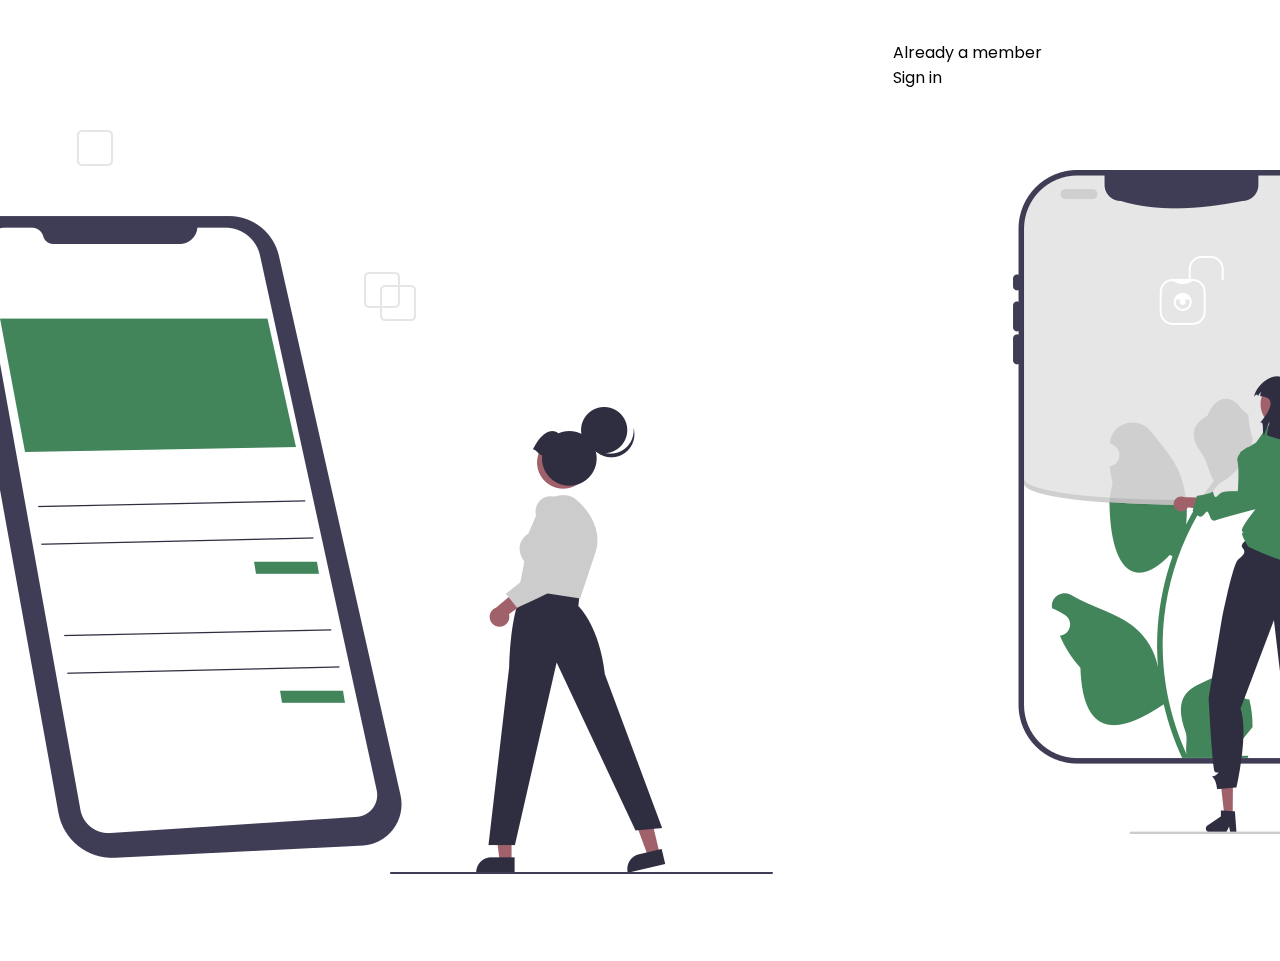
==== PROJECT PERANGKAT LUNAK/index.html @ 44c11069 "Add files via upload" ====
<!DOCTYPE html>
<html lang="en">
<head>
    <meta charset="UTF-8">
    <meta http-equiv="X-UA-Compatible" content="IE=edge">
    <meta name="viewport" content="width=device-width, initial-scale=1.0">
    <title>PROJECT PERANGKAT LUNAK</title>
    <link rel="stylesheet" href="style.css">
    <link rel="stylesheet" href="https://unicons.iconscout.com/release/v4.0.0/css/line.css">
</head>
<body>
    <div class="form-container sign-in-form">
        <div class="form-box sign in box">
            <h2>Login</h2>
            <form action="">
                <div class="field">
                    <i class="uil uil-at"></i>
                    <input type="email" placeholder="Email ID" required>
                </div>
                <div class="field">
                    <i class="uil uil-lock-alt"></i>
                    <input class="password-input" type="password" placeholder="Password" required>
                    <div class="eye-btn"> <i class="uil uil-eye-slash"></i> </div>
                </div>
                <div class="forgot-link">
                    <a href="">Forgot Password</a>
                </div>
                <input class="submit-btn" type="submit" name="Login">
            </form>
            <div class="login-options">
                <p class="text">Or, login with...</p>
                <div class="other-logins">
                    <a href=""> <img src="./img/google.png" alt=""></a>
                    <a href=""> <img src="./img/facebook.png" alt=""></a>
                </div>
            </div>
        </div>
        <div class="imgBox sign-in-imgBox">
            <div class="sliding-link">
                <p>Don't have an account?</p>
                <span class="sign-up-btn">Sign Up</span>
            </div>
            <img src="./img/sign-in.png" alt="">
        </div>
    </div>


    <!-- sign up form -->
    <div class="form-container sign-up-form">
        <div class="imgBox sign-up-imgBox">
            <div class="sliding-link">
                <p>Already a member</p>
                <span class="sign-in-btn">Sign in</span>
            </div>
            <img src="./img/sign-up.png" alt="">
        </div>

        <div class="form-box sign up box">
            <h2>Sign up</h2>
            <div class="login-options">
                <div class="other-logins">
                    <a href=""> <img src="./img/google.png" alt=""></a>
                    <a href=""> <img src="./img/facebook.png" alt=""></a>
                </div>
                <p class="text">Or, sign up with email...</p>
            </div>

            <form action="">
                <div class="field">
                    <i class="uil uil-at"></i>
                    <input type="email" placeholder="Email ID" required>
                </div>
                <div class="field">
                    <i class="uil uil-user"></i>
                    <input type="text" placeholder="Full name" required>
                </div>
                <div class="field">
                    <i class="uil uil-lock-alt"></i>
                    <input type="password" placeholder="Password" required>
                </div>
                <div class="field">
                    <i class="uil uil-lock-access"></i>
                    <input type="password" placeholder="Confirm password" required>
                </div>
                
                <input class="submit-btn" type="submit" value="Sign up">
            </form>
        </div>
    </div>

    <script>
        // input fields focus effects
        const textInputs = document.querySelectorAll("input");

        textInputs.forEach(textInputs => {
            textInputs.addEventListener("focus", () => {
                let parent = textInputs.parentNode;
                parent.classlist.add("active");
            });

            textInputs.addEventListener("blur", () => {
                let parent = textInputs.parentNode;
                parent.classlist.remove("active");
            });
        });

        // password show/hide button
        const passwordInput = document.querySelector(".password-input");
        const eyeBtn = document.querySelector(".eye-btn");

        eyeBtn.addEventListener("click", () => {
            if(passwordInput.type === "password"){
                passwordInput.type = "text";
                eyeBtn.innerHTML = "<i class='uil uil-eye'>"
            }
            else{
                passwordInput.type = "password";
                eyeBtn.innerHTML = "<i class='uil uil-eye-slash'>"
            }
        });

        // sliding between sign-in form and sign up form 
        const signUpBtn = document.querySelector(".sign-up-btn");
        const signInBtn = document.querySelector(".sign-in-btn");
        const signUpForm = document.querySelector(".sign-up-form");
        const signInForm = document.querySelector(".sign-in-form");

        signUpBtn.addEventListener("click", () => {
            signInForm.classList.add("hide");
            signUpForm.classList.add("show");
        });
        // menit 33
    </script>
</body>
</html>
---- PROJECT PERANGKAT LUNAK/style.css ----
@import url('https://fonts.googleapis.com/css2?family=Poppins:wght@100;200;300;400;500;600;700;800;900');

*{
    margin: 0;
    padding: 0;
    box-sizing: border-box;
    font-family: 'Poppins', sans-serif;
    
}

body{
    min-height: 100vh;
    background: #fff;
    display: flex;  
    justify-content: center;    
    align-items: center;
}

.form-container{
    display: flex;
    justify-content: center;
    align-items: center;
    font-size: 1rem;
}

.form-box{
    z-index: 999;   
    background: #fff;
    box-shadow: 0 5px 25px rgb(0, 0, 0/15%);
    width: 350px;   
    padding: 50px 40px;
    border-radius: 5px; 
    overflow: hidden;
}

.form-box h2{
    font-size: 2em;
    margin-bottom: 40px;
    font-weight: 700;
}

.form-box .field{
    display: flex;
    justify-content: center;    
    align-items: center;    
    border-bottom: 2px solid #eee;  
    margin-bottom: 25px;
}

.form-box .field.active{
    border-bottom: 2px solid #0065ff;
    transition: 0.3s ease;

}

.form-box .field  input{
    border: none;
    outline: none;
    background: none;
    width: 100%;    
    font-size: 1em;
    padding-bottom: 5px;
}

.form-box .field i{
    color: #828da0;
    font-size: 1.3em;
    margin-right: 10px;
    padding-bottom: 5px;
}

.form-box .field.active i{
    color: #0065ff;
    transition: 0.3s ease; 
} 


::placeholder{
    color: #828da0;
    font-size: 0.85em;
}

.eye-btn{
    cursor: pointer;
    color: #0065;
    transition: 0.3s ease;
}

.forgot-link{
    text-align: right;
    transform: translateY(-10px);
}

.forgot-link a{
    color: #0065ff;
    font-size: 0.8em;   
    text-decoration: none;
    font-weight: 500;
}

.submit-btn{
    background: #0065ff;
    color: #fff;
    border: none;
    outline: none;
    width: 120px;
    padding: 10px 30px;
    border-radius: 5px;
    font-size: 0.85em;
    font-weight: 500;
    margin-top: 5px;
    cursor: pointer;   
}

.login-options{
    display: flex;
    justify-content: center;
    align-items: center;
    flex-direction: column;
}
    
.login-options .text{
    color: #828da0;
    font-size: 0.65em;
    margin: 25px 0; 
}

.other-logins{
    display: flex;
}

.other -logins a{
    border: 1px solid 32px;
    padding: 11px 32px;
    border-radius: 12px;
    display: flex;
    justify-content: center;
    align-items: center;
    margin: 0 5px;
}

.other -logins a:hover{
    border: 1px solid #0065ff;
}

.other-logins a img{
    width: 20px;

}
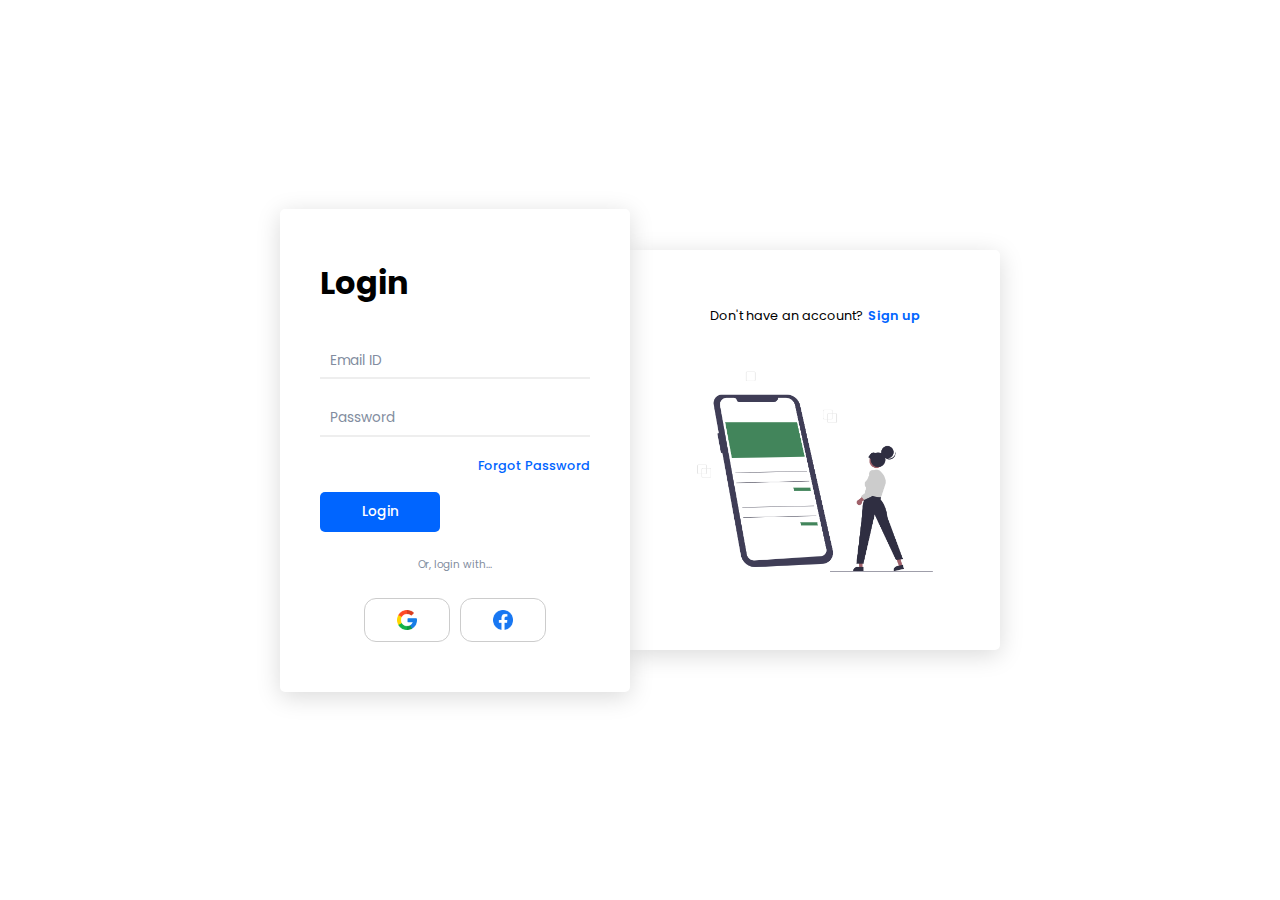
==== commit 845951fe: "Update Esty" ====
--- a/PROJECT PERANGKAT LUNAK/index.html
+++ b/PROJECT PERANGKAT LUNAK/index.html
@@ -8,9 +8,10 @@
     <link rel="stylesheet" href="style.css">
     <link rel="stylesheet" href="https://unicons.iconscout.com/release/v4.0.0/css/line.css">
 </head>
+
 <body>
     <div class="form-container sign-in-form">
-        <div class="form-box sign in box">
+        <div class="form-box sign-in-box">
             <h2>Login</h2>
             <form action="">
                 <div class="field">
@@ -25,7 +26,7 @@
                 <div class="forgot-link">
                     <a href="">Forgot Password</a>
                 </div>
-                <input class="submit-btn" type="submit" name="Login">
+                <input class="submit-btn" type="submit" value="Login">
             </form>
             <div class="login-options">
                 <p class="text">Or, login with...</p>
@@ -38,7 +39,7 @@
         <div class="imgBox sign-in-imgBox">
             <div class="sliding-link">
                 <p>Don't have an account?</p>
-                <span class="sign-up-btn">Sign Up</span>
+                <span class="sign-up-btn">Sign up</span>
             </div>
             <img src="./img/sign-in.png" alt="">
         </div>
@@ -49,13 +50,12 @@
     <div class="form-container sign-up-form">
         <div class="imgBox sign-up-imgBox">
             <div class="sliding-link">
-                <p>Already a member</p>
+                <p>Don't have an account?</p>
                 <span class="sign-in-btn">Sign in</span>
             </div>
             <img src="./img/sign-up.png" alt="">
         </div>
-
-        <div class="form-box sign up box">
+        <div class="form-box sign-up-box">
             <h2>Sign up</h2>
             <div class="login-options">
                 <div class="other-logins">
@@ -92,15 +92,15 @@
         // input fields focus effects
         const textInputs = document.querySelectorAll("input");
 
-        textInputs.forEach(textInputs => {
-            textInputs.addEventListener("focus", () => {
-                let parent = textInputs.parentNode;
-                parent.classlist.add("active");
+        textInputs.forEach(textInput => {
+            textInput.addEventListener("focus", () => {
+                let parent = textInput.parentNode;
+                parent.classList.add("active");
             });
 
-            textInputs.addEventListener("blur", () => {
-                let parent = textInputs.parentNode;
-                parent.classlist.remove("active");
+            textInput.addEventListener("blur", () => {
+                let parent = textInput.parentNode;
+                parent.classList.remove("active");
             });
         });
 
@@ -128,8 +128,15 @@
         signUpBtn.addEventListener("click", () => {
             signInForm.classList.add("hide");
             signUpForm.classList.add("show");
+            signInForm.classList.remove("show");
         });
-        // menit 33
+        
+        signInBtn.addEventListener("click", () => {
+            signInForm.classList.remove("hide");
+            signUpForm.classList.remove("show");
+            signInForm.classList.add("show");
+        });
+        
     </script>
 </body>
 </html>--- a/PROJECT PERANGKAT LUNAK/style.css
+++ b/PROJECT PERANGKAT LUNAK/style.css
@@ -12,11 +12,12 @@
     min-height: 100vh;
     background: #fff;
     display: flex;  
-    justify-content: center;    
+    justify-content: center;
     align-items: center;
 }
 
 .form-container{
+    position: absolute;
     display: flex;
     justify-content: center;
     align-items: center;
@@ -26,7 +27,7 @@
 .form-box{
     z-index: 999;   
     background: #fff;
-    box-shadow: 0 5px 25px rgb(0, 0, 0/15%);
+    box-shadow: 0 5px 25px rgb(0 0 0/15%);
     width: 350px;   
     padding: 50px 40px;
     border-radius: 5px; 
@@ -47,13 +48,12 @@
     margin-bottom: 25px;
 }
 
-.form-box .field.active{
-    border-bottom: 2px solid #0065ff;
-    transition: 0.3s ease;
-
-}
-
-.form-box .field  input{
+.form-box .field.active{  
+    border-bottom: 2px solid #0065ff;  
+    transition: 0.3s ease;
+}
+
+.form-box .field input{
     border: none;
     outline: none;
     background: none;
@@ -69,11 +69,10 @@
     padding-bottom: 5px;
 }
 
-.form-box .field.active i{
+.form-box .field.active i{  
     color: #0065ff;
-    transition: 0.3s ease; 
-} 
-
+    transition: 0.3s ease;
+}
 
 ::placeholder{
     color: #828da0;
@@ -83,6 +82,11 @@
 .eye-btn{
     cursor: pointer;
     color: #0065;
+    transition: 0.3s ease;
+}
+
+.eye-btn i:hover{
+    color: #0065ff;
     transition: 0.3s ease;
 }
 
@@ -118,7 +122,7 @@
     align-items: center;
     flex-direction: column;
 }
-    
+
 .login-options .text{
     color: #828da0;
     font-size: 0.65em;
@@ -129,21 +133,139 @@
     display: flex;
 }
 
-.other -logins a{
-    border: 1px solid 32px;
+.other-logins a{
+    border: 1px solid #ccc;
     padding: 11px 32px;
     border-radius: 12px;
     display: flex;
     justify-content: center;
     align-items: center;
     margin: 0 5px;
-}
-
-.other -logins a:hover{
+    transition: border 0.3 ease;
+}
+
+.other-logins a:hover{
     border: 1px solid #0065ff;
 }
 
 .other-logins a img{
     width: 20px;
-
+}
+
+.imgBox img{
+    max-width: 300px;
+}
+
+.sliding-link{
+    display: flex;
+     font-size: 0.8em;
+     margin-bottom: 25px;
+ }
+ 
+ .sliding-link span{
+     color: #0065ff;
+     font-weight:  600;
+     margin-left: 5px;
+     cursor: pointer;
+ }
+ 
+ .imgBox{
+     z-index: 888;
+     display: flex;
+     justify-content: center;
+     align-items: center;
+     flex-direction: column;
+     background: #fff;
+     box-shadow: 0 5px 25px rgb(0 0 0/15%);
+     height: 400px;
+     padding: 15px 35px;
+ } 
+
+.sign-in-imgBox{
+    border-radius: 0 5px 5px 0;
+}
+
+.sign-up-imgBox{
+    border-radius: 5px 0 0 5px;
+}
+
+.sign-in-form.hide .sign-in-box{
+    transform: translateX(100%);
+    visibility: hidden;
+}
+
+.sign-in-form.hide .sign-in-imgBox{
+    transform: translateX(-100%);
+    visibility: hidden;
+}
+
+.sign-in-form.show .sign-in-box,
+.sign-in-form.show .sign-in-imgBox{
+    transform: translateX(0);
+    visibility: visible;
+    transition: 0.5s ease;
+}
+
+.sign-up-form .sign-up-imgBox{
+    transform: translateX(100%);
+    visibility: hidden;
+}
+
+.sign-up-form .sign-up-box{
+    transform: translateX(-100%);
+    visibility: hidden;
+}
+
+.sign-up-form.show .sign-up-imgBox,
+.sign-up-form.show .sign-up-box{
+    transform: translateX(0);
+    visibility: visible;
+    transition: 0.5s ease;
+}
+
+@media screen and (max-width: 735px){
+    .form-container {
+     flex-direction: column;
+     top: 0;
+     overflow: hidden;
+     padding: 30px;
+    } 
+ 
+    .form-box{
+    box-shadow: none;
+    padding: 0; 
+    }
+ 
+    .imgBox img{
+    max-width: 45%;
+    min-width: 180px;
+    }
+ 
+    .imgBox {
+    box-shadow: none;
+    width: 100%;
+    height: auto;
+    padding: 35px 35px 15px;
+    }
+ 
+    .sign-up-form{
+    display: none;
+    }
+}
+ 
+@media screen and (max-width:450px){
+    .form-container{
+        font-size: 0.9rem;
+    }
+ 
+    .form-box{
+        width: 100%;
+    }
+}
+ 
+@media screen and (max-width:325px){
+    .other-logins a{
+        padding: 9px 25px;
+        margin: 0 3 px;
+    }
 }